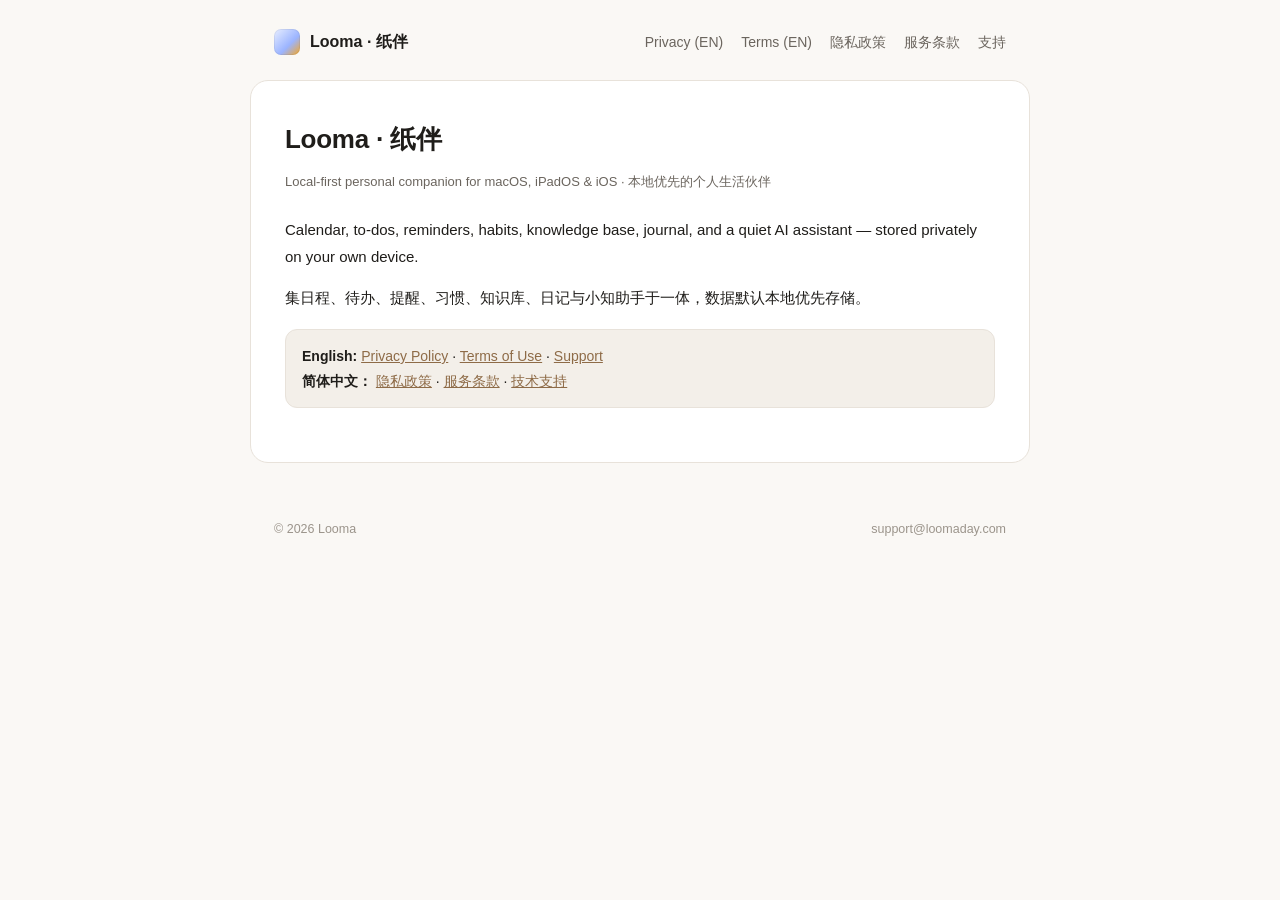
==== index.html @ 062e0bdc "Initial Looma bilingual legal & support site" ====
<!DOCTYPE html>
<html lang="en">
<head>
  <meta charset="UTF-8" />
  <meta name="viewport" content="width=device-width, initial-scale=1.0" />
  <title>Looma · 纸伴</title>
  <link rel="stylesheet" href="/style.css" />
</head>
<body>
  <header>
    <a class="brand" href="/"><span class="brand-dot"></span><span>Looma · 纸伴</span></a>
    <nav class="nav">
      <a href="/en/privacy/">Privacy (EN)</a>
      <a href="/en/terms/">Terms (EN)</a>
      <a href="/zh/privacy/">隐私政策</a>
      <a href="/zh/terms/">服务条款</a>
      <a href="/zh/support/">支持</a>
    </nav>
  </header>
  <main>
    <h1>Looma · 纸伴</h1>
    <div class="meta">Local-first personal companion for macOS, iPadOS &amp; iOS · 本地优先的个人生活伙伴</div>
    <p>Calendar, to-dos, reminders, habits, knowledge base, journal, and a quiet AI assistant — stored privately on your own device.</p>
    <p>集日程、待办、提醒、习惯、知识库、日记与小知助手于一体，数据默认本地优先存储。</p>
    <div class="callout">
      <strong>English:</strong>
      <a href="/en/privacy/">Privacy Policy</a> ·
      <a href="/en/terms/">Terms of Use</a> ·
      <a href="/en/support/">Support</a><br/>
      <strong>简体中文：</strong>
      <a href="/zh/privacy/">隐私政策</a> ·
      <a href="/zh/terms/">服务条款</a> ·
      <a href="/zh/support/">技术支持</a>
    </div>
  </main>
  <footer>
    <span>© 2026 Looma</span>
    <span>support@loomaday.com</span>
  </footer>
</body>
</html>
---- style.css ----
:root {
  --bg: #FAF8F5;
  --card: #FFFFFF;
  --ink: #1F1D1A;
  --muted: #6B655E;
  --faint: #9B948B;
  --line: #E8E2DA;
  --soft: #F3EFE9;
  --accent: #8E6B47;
}
* { box-sizing: border-box; }
body {
  margin: 0;
  font-family: -apple-system, BlinkMacSystemFont, "SF Pro Text", "PingFang SC", "Noto Sans SC", "Helvetica Neue", sans-serif;
  background: var(--bg);
  color: var(--ink);
  line-height: 1.75;
  -webkit-font-smoothing: antialiased;
}
header {
  max-width: 780px;
  margin: 0 auto;
  padding: 28px 24px 0;
  display: flex;
  align-items: center;
  justify-content: space-between;
  gap: 16px;
  flex-wrap: wrap;
}
.brand {
  display: inline-flex;
  align-items: center;
  gap: 10px;
  text-decoration: none;
  color: var(--ink);
  font-weight: 600;
  font-size: 16px;
}
.brand-dot {
  width: 26px;
  height: 26px;
  border-radius: 7px;
  background: linear-gradient(135deg, #E8EEFF 0%, #9BB4FF 60%, #F5A623 100%);
  box-shadow: inset 0 0 0 1px rgba(0,0,0,0.06);
}
.nav {
  display: flex;
  align-items: center;
  gap: 18px;
  font-size: 14px;
  flex-wrap: wrap;
}
.nav a {
  color: var(--muted);
  text-decoration: none;
}
.nav a:hover, .nav a.active {
  color: var(--ink);
  font-weight: 500;
}
.lang-pill {
  padding: 4px 10px;
  border-radius: 999px;
  border: 1px solid var(--line);
  background: var(--card);
  color: var(--ink) !important;
  font-size: 12.5px;
}
main {
  max-width: 780px;
  margin: 24px auto 56px;
  padding: 36px 34px;
  background: var(--card);
  border: 1px solid var(--line);
  border-radius: 18px;
}
h1 {
  font-size: 26px;
  font-weight: 600;
  margin: 0 0 8px;
  letter-spacing: -0.01em;
}
.meta {
  font-size: 13px;
  color: var(--muted);
  margin-bottom: 24px;
}
h2 {
  font-size: 17px;
  font-weight: 600;
  margin: 28px 0 10px;
  padding-top: 18px;
  border-top: 1px solid var(--line);
}
p, li {
  font-size: 15px;
  color: var(--ink);
}
ul {
  padding-left: 20px;
}
a {
  color: var(--accent);
}
.callout {
  background: var(--soft);
  border: 1px solid var(--line);
  border-radius: 12px;
  padding: 14px 16px;
  margin: 18px 0;
  font-size: 14px;
}
footer {
  max-width: 780px;
  margin: 0 auto 40px;
  padding: 0 24px;
  font-size: 12.5px;
  color: var(--faint);
  display: flex;
  justify-content: space-between;
  flex-wrap: wrap;
  gap: 8px;
}
@media (max-width: 600px) {
  main { margin: 16px 12px 36px; padding: 24px 20px; }
  header { padding: 20px 16px 0; }
}
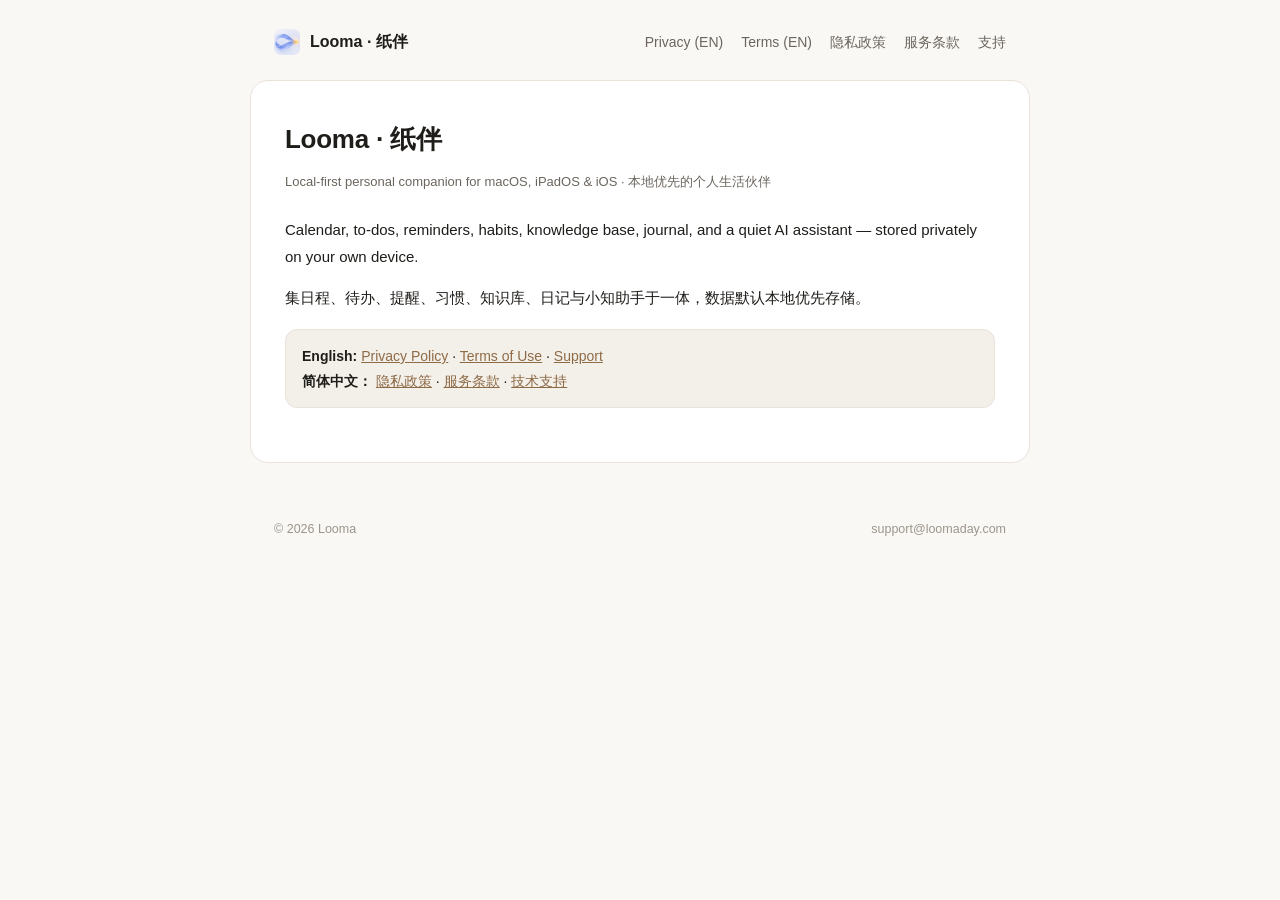
==== commit 960fdf89: "Add Looma brand icon for site and emails" ====
--- a/index.html
+++ b/index.html
@@ -8,7 +8,7 @@
 </head>
 <body>
   <header>
-    <a class="brand" href="/"><span class="brand-dot"></span><span>Looma · 纸伴</span></a>
+    <a class="brand" href="/"><img src="/icon.png" alt="Looma" width="26" height="26" style="border-radius:7px;display:block" /><span>Looma · 纸伴</span></a>
     <nav class="nav">
       <a href="/en/privacy/">Privacy (EN)</a>
       <a href="/en/terms/">Terms (EN)</a>
